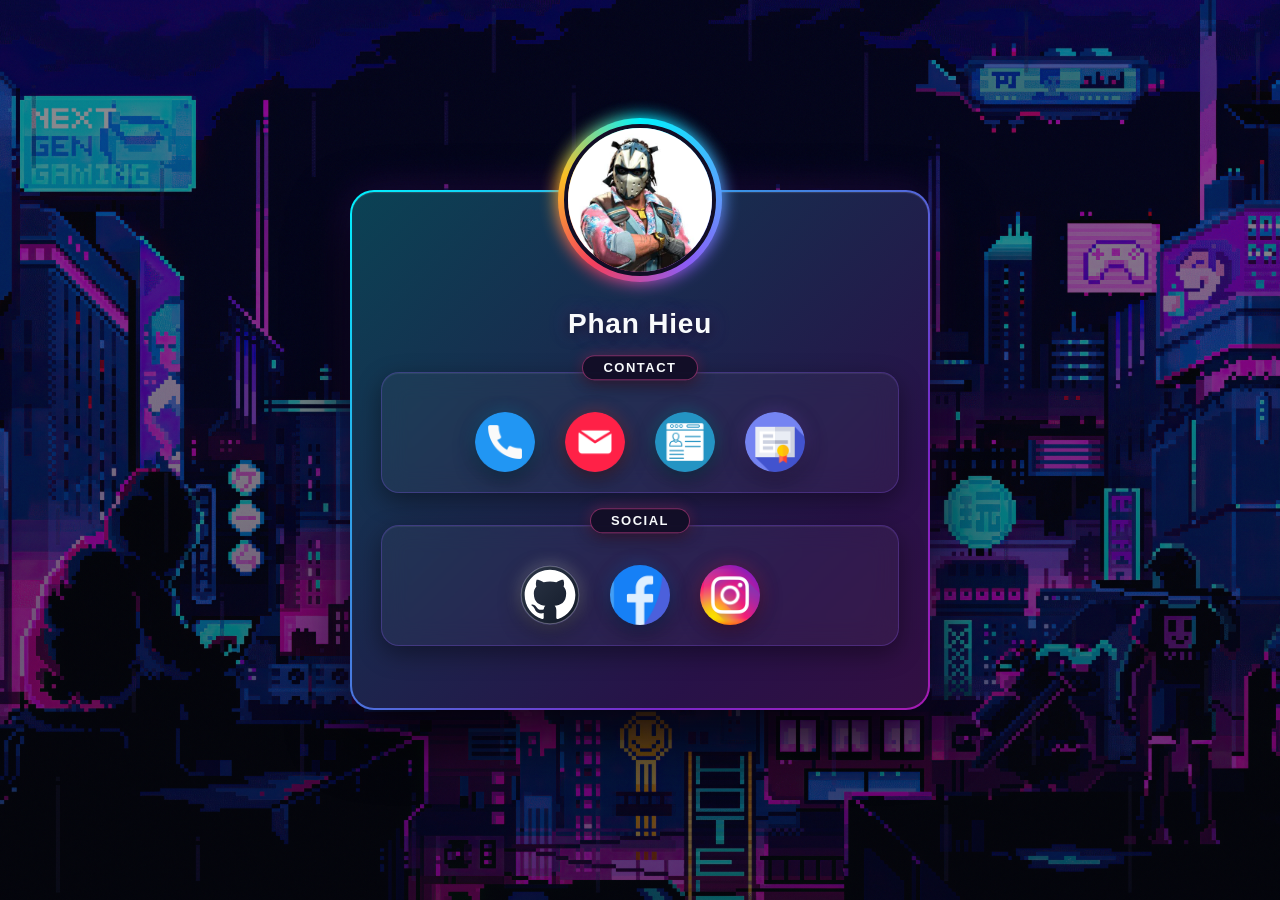
==== index.html @ 010807e7 "about_me" ====
<!DOCTYPE html>
<html lang="vi">

<head>
    <meta charset="UTF-8">
    <meta name="viewport" content="width=device-width, initial-scale=1">
    <title>Phan Hieu</title>
    <meta name="description" content="Personal Bio & Social Links of Phan Hieu">
    <link rel="stylesheet" href="./assets/css/style.css">
    <link href="https://cdn.lineicons.com/3.0/lineicons.css" rel="stylesheet">
    <script src="https://ajax.googleapis.com/ajax/libs/jquery/3.6.0/jquery.min.js"></script>
</head>

<body>
    <div id="main">
        <div class="container">
            <div class="item-1">
                <div class="avatar-box">
                    <img src="./assets/img/ter.jpg" alt="Avatar" class="image">
                </div>
                <div class="text">
                    <h3 class="text-name text-center">Phan Hieu</h3>
                </div>
            </div>

            <div class="item-2 bd">
                <h2 class="heading text-center">Contact</h2>
                <div class="list-item-2">
                    <a href="tel:0867654680" class="social phone" title="Phone: 0867654680">
                        <img src="./assets/img/phone.png" alt="Phone" title="0867654680">
                    </a>
                    <a href="mailto:pch110104@gmail.com" class="social mail" title="Email: pch110104@gmail.com">
                        <img src="./assets/img/gmail.png" alt="Email" title="pch110104@gmail.com">
                    </a>
                    <a href="https://drive.google.com/drive/folders/1qaQt3kiOs_IenzMCfmoC3SKZ2TDXyYCb?hl=vi"
                        target="_blank" rel="noopener noreferrer" class="social cv" title="Curriculum Vitae (CV)">
                        <img src="./assets/img/cv.png" alt="CV" title="Link CV">
                    </a>
                    <a href="https://drive.google.com/drive/folders/1viUL4mtk9aPLmb_479eee8NK9W2XEokW?hl=vi"
                        target="_blank" rel="noopener noreferrer" class="social achieve" title="Achievements">
                        <img src="./assets/img/achieve.png" alt="Achievements" title="Link Achieve">
                    </a>
                </div>
            </div>

            <div class="item-3 bd">
                <h2 class="heading text-center">Social</h2>
                <div class="list-item-2">
                    <a href="https://github.com/PCH1101" target="_blank" rel="noopener noreferrer" class="social github"
                        title="GitHub: PCH1101">
                        <img src="./assets/img/github.svg" alt="Github" title="Github">
                    </a>
                    <a href="https://www.facebook.com/" target="_blank" rel="noopener noreferrer"
                        class="social facebook" title="Facebook">
                        <img src="./assets/img/facebook.png" alt="Facebook" title="Facebook">
                    </a>
                    <a href="https://www.instagram.com/hieu.pc11/" target="_blank" rel="noopener noreferrer"
                        class="social instagram" title="Instagram: @hieu.pc11">
                        <img src="./assets/img/instagram.png" alt="Instagram" title="Instagram">
                    </a>
                </div>
            </div>

        </div>
    </div>
    <script src="./assets/js/main.js"></script>
</body>

</html>
---- assets/css/style.css ----
/* RESET CSS */

* {
    padding: 0;
    margin: 0;
    box-sizing: border-box;
}

html {
    font-family: -apple-system, BlinkMacSystemFont, 'Segoe UI', Roboto, Oxygen, Ubuntu, Cantarell, 'Open Sans', 'Helvetica Neue', sans-serif;
    background: linear-gradient(rgba(5, 7, 18, 0.45), rgba(5, 7, 18, 0.6)),
                url('../img/background.jpg') no-repeat center center fixed,
                #050712;
    background-size: cover;
    background-attachment: fixed;
    min-height: 100vh;
}

body {
    min-height: 100vh;
    display: flex;
    justify-content: center;
    align-items: center;
    color: #f1f5f9;
}

#main {
    width: 100%;
    display: flex;
    justify-content: center;
}

.text-center {
    text-align: center;
}

.container {
    position: relative;
    margin: 60px auto;
    width: 580px;
    min-height: 520px;
    max-width: calc(100% - 32px);
    border-radius: 24px;
    background-color: rgba(14, 11, 31, 0.76);
    border: 2px solid transparent;
    background-image: linear-gradient(rgba(14, 11, 31, 0.76), rgba(14, 11, 31, 0.76)), 
                      linear-gradient(135deg, #00f2fe, #7928ca, #ff0080, #f59e0b, #00f2fe);
    background-origin: border-box;
    background-clip: padding-box, border-box;
    background-size: 100% 100%, 300% 300%;
    animation: borderGradientShift 8s ease infinite;
    backdrop-filter: blur(18px) saturate(180%);
    -webkit-backdrop-filter: blur(18px) saturate(180%);
    box-shadow: 0 25px 60px rgba(0, 0, 0, 0.85), 
                0 0 40px rgba(121, 40, 202, 0.25),
                inset 0 1px 1px rgba(255, 255, 255, 0.12);
    padding-bottom: 24px;
}

@keyframes borderGradientShift {
    0% {
        background-position: 0% 0%, 0% 50%;
    }
    50% {
        background-position: 0% 0%, 100% 50%;
    }
    100% {
        background-position: 0% 0%, 0% 50%;
    }
}

/* Dope Avatar Frame with Rotating Cyber Neon Ring */
.avatar-box {
    position: relative;
    width: 158px;
    height: 158px;
    margin: 0 auto;
    transform: translateY(-45%);
    display: flex;
    justify-content: center;
    align-items: center;
}

.avatar-box::before {
    content: '';
    position: absolute;
    inset: -5px;
    border-radius: 50%;
    background: conic-gradient(from 0deg, #00f2fe, #4facfe, #8b5cf6, #f43f5e, #fbbf24, #00f2fe);
    animation: rotateAvatarRing 3.5s linear infinite;
    filter: blur(8px);
    opacity: 0.95;
}

.avatar-box::after {
    content: '';
    position: absolute;
    inset: -3px;
    border-radius: 50%;
    background: conic-gradient(from 0deg, #00f2fe, #4facfe, #8b5cf6, #f43f5e, #fbbf24, #00f2fe);
    animation: rotateAvatarRing 3.5s linear infinite;
}

.avatar-box .image {
    position: relative;
    width: 152px;
    height: 152px;
    object-fit: cover;
    border-radius: 50%;
    border: 4px solid #120e26;
    z-index: 2;
    display: block;
    transform: none;
    transition: transform 0.4s cubic-bezier(0.34, 1.56, 0.64, 1);
}

.avatar-box:hover .image {
    transform: scale(1.05);
}

.avatar-box:hover::before {
    filter: blur(14px);
    opacity: 1;
}

@keyframes rotateAvatarRing {
    0% {
        transform: rotate(0deg);
    }
    100% {
        transform: rotate(360deg);
    }
}

.item-1 .text {
    margin-top: -42px;
    margin-bottom: 28px;
}

.item-1 .text .text-name {
    font-size: 28px;
    font-weight: 700;
    color: #f8fafc;
    letter-spacing: 0.8px;
    text-shadow: 0 2px 14px rgba(0, 0, 0, 0.8), 0 0 20px rgba(168, 85, 247, 0.4);
}

.bd {
    margin: 0 auto;
    margin-top: 32px;
    margin-bottom: 24px;
    width: 90%;
    border: 1px solid rgba(139, 92, 246, 0.28);
    background: rgba(255, 255, 255, 0.04);
    backdrop-filter: blur(12px);
    border-radius: 18px;
    position: relative;
    padding: 16px 8px 12px;
    box-shadow: inset 0 1px 1px rgba(255, 255, 255, 0.08), 0 8px 25px rgba(0, 0, 0, 0.4);
    transition: border-color 0.3s ease, box-shadow 0.3s ease;
}

.bd:hover {
    border-color: rgba(236, 72, 153, 0.55);
    box-shadow: inset 0 1px 1px rgba(255, 255, 255, 0.15), 0 12px 30px rgba(0, 0, 0, 0.5), 0 0 20px rgba(236, 72, 153, 0.25);
}

.heading {
    margin: 0 auto;
    padding: 4px 20px;
    width: max-content;
    font-size: 13px;
    font-weight: 700;
    text-transform: uppercase;
    letter-spacing: 1.5px;
    transform: translateY(-135%);
    color: #f8fafc;
    background: rgba(18, 14, 38, 0.96);
    border: 1px solid rgba(236, 72, 153, 0.5);
    border-radius: 20px;
    display: block;
    box-shadow: 0 4px 15px rgba(0, 0, 0, 0.6), 0 0 14px rgba(236, 72, 153, 0.35);
}

.list-item-2 {
    margin: 0 auto;
    margin-top: -6px;
    margin-bottom: 4px;
    display: flex;
    justify-content: center;
    align-items: center;
    flex-wrap: wrap;
    gap: 14px;
}

.social {
    display: inline-flex;
    text-decoration: none;
}

.social img {
    margin: 4px 8px;
    width: 60px;
    height: 60px;
    border-radius: 50%;
    background: rgba(255, 255, 255, 0.05);
    box-shadow: 0 6px 20px rgba(0, 0, 0, 0.5), 0 0 15px rgba(255, 255, 255, 0.03);
    transition: transform 0.3s cubic-bezier(0.34, 1.56, 0.64, 1), box-shadow 0.3s ease;
}

/* Individual Glowing Effects for Each Icon */
/* 1. Phone - Cyan Blue Glow */
.social.phone img {
    box-shadow: 0 6px 20px rgba(0, 0, 0, 0.5), 0 0 16px rgba(14, 165, 233, 0.3);
}
.social.phone img:hover {
    transform: translateY(-4px) scale(1.18);
    box-shadow: 0 12px 28px rgba(0, 0, 0, 0.7), 0 0 30px rgba(14, 165, 233, 0.9);
}

/* 2. Mail (Gmail) - Crimson Red Glow */
.social.mail img {
    box-shadow: 0 6px 20px rgba(0, 0, 0, 0.5), 0 0 16px rgba(239, 68, 68, 0.35);
}
.social.mail img:hover {
    transform: translateY(-4px) scale(1.18);
    box-shadow: 0 12px 28px rgba(0, 0, 0, 0.7), 0 0 30px rgba(239, 68, 68, 0.95);
}

/* 3. CV - Teal / Aqua Glow */
.social.cv img {
    box-shadow: 0 6px 20px rgba(0, 0, 0, 0.5), 0 0 16px rgba(6, 182, 212, 0.35);
}
.social.cv img:hover {
    transform: translateY(-4px) scale(1.18);
    box-shadow: 0 12px 28px rgba(0, 0, 0, 0.7), 0 0 30px rgba(6, 182, 212, 0.9);
}

/* 4. Achieve - Purple Violet Glow */
.social.achieve img {
    box-shadow: 0 6px 20px rgba(0, 0, 0, 0.5), 0 0 16px rgba(139, 92, 246, 0.35);
}
.social.achieve img:hover {
    transform: translateY(-4px) scale(1.18);
    box-shadow: 0 12px 28px rgba(0, 0, 0, 0.7), 0 0 30px rgba(139, 92, 246, 0.95);
}

/* 5. GitHub - Silver / Electric White Glow */
.social.github img {
    box-shadow: 0 6px 20px rgba(0, 0, 0, 0.5), 0 0 16px rgba(255, 255, 255, 0.3);
}
.social.github img:hover {
    transform: translateY(-4px) scale(1.18);
    box-shadow: 0 12px 28px rgba(0, 0, 0, 0.7), 0 0 30px rgba(255, 255, 255, 0.9);
}

/* 6. Facebook - Royal Blue Glow */
.social.facebook img {
    box-shadow: 0 6px 20px rgba(0, 0, 0, 0.5), 0 0 16px rgba(24, 119, 242, 0.35);
}
.social.facebook img:hover {
    transform: translateY(-4px) scale(1.18);
    box-shadow: 0 12px 28px rgba(0, 0, 0, 0.7), 0 0 30px rgba(24, 119, 242, 0.95);
}

/* 7. Instagram - Sunset Magenta / Neon Pink Glow */
.social.instagram img {
    box-shadow: 0 6px 20px rgba(0, 0, 0, 0.5), 0 0 18px rgba(225, 48, 108, 0.35);
}
.social.instagram img:hover {
    transform: translateY(-4px) scale(1.18);
    box-shadow: 0 12px 28px rgba(0, 0, 0, 0.7), 0 0 32px rgba(225, 48, 108, 0.95);
}

.footer {
    position: relative;
    margin-top: 36px;
    margin-bottom: 8px;
    text-align: center;
    color: #64748b;
    font-size: 14px;
    font-weight: 500;
    letter-spacing: 0.5px;
}
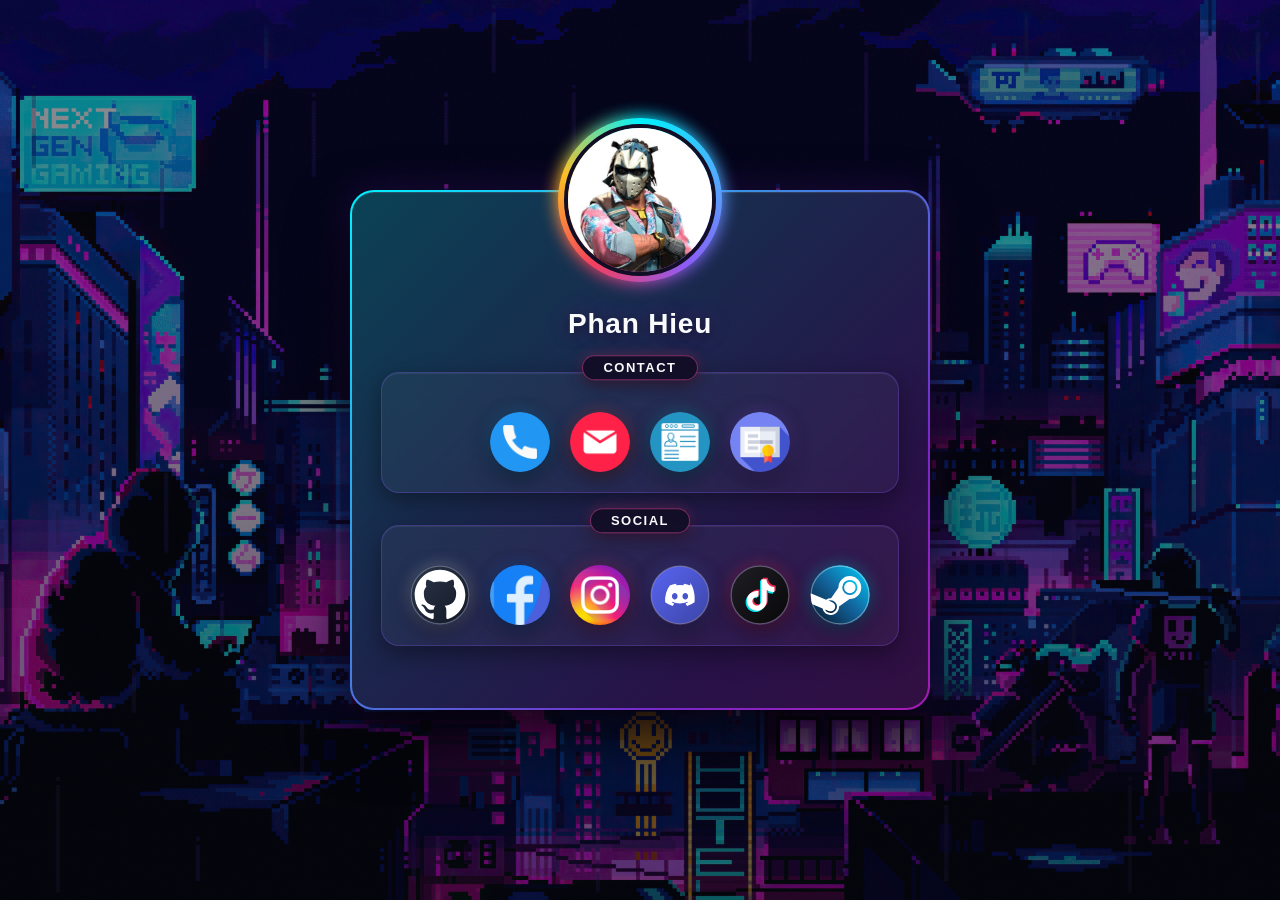
==== commit 59dc44e7: "update_bio" ====
--- a/index.html
+++ b/index.html
@@ -50,13 +50,25 @@
                         title="GitHub: PCH1101">
                         <img src="./assets/img/github.svg" alt="Github" title="Github">
                     </a>
-                    <a href="https://www.facebook.com/" target="_blank" rel="noopener noreferrer"
-                        class="social facebook" title="Facebook">
+                    <a href="https://www.facebook.com/hieu.phancong.395/" target="_blank" rel="noopener noreferrer"
+                        class="social facebook" title="Facebook: hieu.phancong.395">
                         <img src="./assets/img/facebook.png" alt="Facebook" title="Facebook">
                     </a>
                     <a href="https://www.instagram.com/hieu.pc11/" target="_blank" rel="noopener noreferrer"
                         class="social instagram" title="Instagram: @hieu.pc11">
                         <img src="./assets/img/instagram.png" alt="Instagram" title="Instagram">
+                    </a>
+                    <a href="https://discord.com/users/424830718368284673" target="_blank" rel="noopener noreferrer"
+                        class="social discord" title="Discord">
+                        <img src="./assets/img/discord.svg" alt="Discord" title="Discord">
+                    </a>
+                    <a href="https://www.tiktok.com/@hieu_pc11" target="_blank" rel="noopener noreferrer"
+                        class="social tiktok" title="TikTok: @hieu_pc11">
+                        <img src="./assets/img/tiktok.svg" alt="TikTok" title="TikTok">
+                    </a>
+                    <a href="https://steamcommunity.com/profiles/76561199075785086/" target="_blank" rel="noopener noreferrer"
+                        class="social steam" title="Steam">
+                        <img src="./assets/img/steam.svg" alt="Steam" title="Steam">
                     </a>
                 </div>
             </div>
--- a/assets/css/style.css
+++ b/assets/css/style.css
@@ -14,14 +14,19 @@
     background-size: cover;
     background-attachment: fixed;
     min-height: 100vh;
+    min-height: 100dvh;
+    overflow-x: hidden;
 }
 
 body {
     min-height: 100vh;
+    min-height: 100dvh;
     display: flex;
     justify-content: center;
     align-items: center;
     color: #f1f5f9;
+    overflow-x: hidden;
+    padding: env(safe-area-inset-top, 0px) env(safe-area-inset-right, 0px) env(safe-area-inset-bottom, 0px) env(safe-area-inset-left, 0px);
 }
 
 #main {
@@ -190,7 +195,7 @@
     justify-content: center;
     align-items: center;
     flex-wrap: wrap;
-    gap: 14px;
+    gap: 12px;
 }
 
 .social {
@@ -199,7 +204,7 @@
 }
 
 .social img {
-    margin: 4px 8px;
+    margin: 4px;
     width: 60px;
     height: 60px;
     border-radius: 50%;
@@ -270,6 +275,33 @@
 .social.instagram img:hover {
     transform: translateY(-4px) scale(1.18);
     box-shadow: 0 12px 28px rgba(0, 0, 0, 0.7), 0 0 32px rgba(225, 48, 108, 0.95);
+}
+
+/* 8. Discord - Blurple Glow */
+.social.discord img {
+    box-shadow: 0 6px 20px rgba(0, 0, 0, 0.5), 0 0 16px rgba(88, 101, 242, 0.35);
+}
+.social.discord img:hover {
+    transform: translateY(-4px) scale(1.18);
+    box-shadow: 0 12px 28px rgba(0, 0, 0, 0.7), 0 0 32px rgba(88, 101, 242, 0.95);
+}
+
+/* 9. TikTok - Cyber Cyan & Neon Pink Glow */
+.social.tiktok img {
+    box-shadow: 0 6px 20px rgba(0, 0, 0, 0.5), 0 0 16px rgba(254, 44, 85, 0.35);
+}
+.social.tiktok img:hover {
+    transform: translateY(-4px) scale(1.18);
+    box-shadow: 0 12px 28px rgba(0, 0, 0, 0.7), 0 0 28px rgba(254, 44, 85, 0.9), 0 0 36px rgba(0, 242, 254, 0.65);
+}
+
+/* 10. Steam - Modern Electric Cyan & Neon Blue Glow */
+.social.steam img {
+    box-shadow: 0 6px 20px rgba(0, 0, 0, 0.5), 0 0 16px rgba(0, 210, 255, 0.4);
+}
+.social.steam img:hover {
+    transform: translateY(-4px) scale(1.18);
+    box-shadow: 0 12px 28px rgba(0, 0, 0, 0.7), 0 0 32px rgba(0, 210, 255, 0.95), 0 0 45px rgba(18, 99, 155, 0.6);
 }
 
 .footer {
@@ -281,4 +313,205 @@
     font-size: 14px;
     font-weight: 500;
     letter-spacing: 0.5px;
+}
+
+/* =========================================
+   RESPONSIVE DESIGN FOR MOBILE & TABLETS
+   ========================================= */
+
+/* Tablets & Mobile Phones (screen width <= 640px) */
+@media (max-width: 640px) {
+    html {
+        /* Prevents iOS Safari background zoom & stutter */
+        background-attachment: scroll;
+    }
+
+    body {
+        align-items: flex-start;
+        padding-top: 36px;
+        padding-bottom: max(24px, env(safe-area-inset-bottom, 24px));
+    }
+
+    .container {
+        margin: 40px auto 16px;
+        width: 92%;
+        max-width: 440px;
+        min-height: auto;
+        border-radius: 22px;
+        padding-bottom: 20px;
+    }
+
+    /* Proportional avatar size on mobile */
+    .avatar-box {
+        width: 132px;
+        height: 132px;
+        transform: translateY(-42%);
+    }
+
+    .avatar-box .image {
+        width: 124px;
+        height: 124px;
+        border-width: 3.5px;
+    }
+
+    .avatar-box::before,
+    .avatar-box::after {
+        inset: -4px;
+    }
+
+    .item-1 .text {
+        margin-top: -34px;
+        margin-bottom: 20px;
+    }
+
+    .item-1 .text .text-name {
+        font-size: 24px;
+        letter-spacing: 0.5px;
+    }
+
+    /* Section blocks */
+    .bd {
+        width: 92%;
+        margin-top: 26px;
+        margin-bottom: 18px;
+        padding: 16px 8px 12px;
+        border-radius: 16px;
+    }
+
+    .heading {
+        font-size: 11px;
+        padding: 3px 16px;
+        letter-spacing: 1.2px;
+        transform: translateY(-130%);
+    }
+
+    /* Balanced Icon Sizing on Mobile */
+    .list-item-2 {
+        gap: 12px;
+        margin-top: -4px;
+        margin-bottom: 2px;
+    }
+
+    .social {
+        -webkit-tap-highlight-color: transparent;
+        user-select: none;
+        -webkit-user-select: none;
+    }
+
+    .social img {
+        margin: 2px;
+        width: 52px;
+        height: 52px;
+    }
+
+    /* Contact: 4 icons in a neat single row */
+    .item-2 .list-item-2 {
+        display: flex;
+        justify-content: center;
+        flex-wrap: nowrap;
+        gap: 12px;
+    }
+
+    /* Social: 6 icons in a symmetrical 3x2 grid */
+    .item-3 .list-item-2 {
+        display: grid;
+        grid-template-columns: repeat(3, auto);
+        justify-content: center;
+        gap: 12px 14px;
+    }
+}
+
+/* Extra small mobile screens (iPhone SE, Galaxy Fold, screen width <= 380px) */
+@media (max-width: 380px) {
+    body {
+        padding-top: 28px;
+    }
+
+    .container {
+        margin: 32px auto 14px;
+        width: 94%;
+        border-radius: 18px;
+        padding-bottom: 16px;
+    }
+
+    .avatar-box {
+        width: 116px;
+        height: 116px;
+        transform: translateY(-40%);
+    }
+
+    .avatar-box .image {
+        width: 110px;
+        height: 110px;
+        border-width: 3px;
+    }
+
+    .item-1 .text {
+        margin-top: -30px;
+        margin-bottom: 16px;
+    }
+
+    .item-1 .text .text-name {
+        font-size: 21px;
+    }
+
+    .bd {
+        width: 94%;
+        margin-top: 22px;
+        margin-bottom: 14px;
+        padding: 14px 4px 10px;
+    }
+
+    .social img {
+        margin: 1px;
+        width: 46px;
+        height: 46px;
+    }
+
+    .item-2 .list-item-2 {
+        gap: 8px;
+    }
+
+    .item-3 .list-item-2 {
+        gap: 10px 10px;
+    }
+}
+
+/* Mobile & Touch Devices: Instant tactile feedback upon tap */
+@media (hover: none) and (pointer: coarse) {
+    .social:active img {
+        transform: scale(0.92) !important;
+        transition: transform 0.1s cubic-bezier(0.4, 0, 0.2, 1) !important;
+    }
+
+    .social:active.phone img {
+        box-shadow: 0 8px 24px rgba(0, 0, 0, 0.7), 0 0 24px rgba(14, 165, 233, 0.85);
+    }
+    .social:active.mail img {
+        box-shadow: 0 8px 24px rgba(0, 0, 0, 0.7), 0 0 24px rgba(239, 68, 68, 0.85);
+    }
+    .social:active.cv img {
+        box-shadow: 0 8px 24px rgba(0, 0, 0, 0.7), 0 0 24px rgba(6, 182, 212, 0.85);
+    }
+    .social:active.achieve img {
+        box-shadow: 0 8px 24px rgba(0, 0, 0, 0.7), 0 0 24px rgba(139, 92, 246, 0.85);
+    }
+    .social:active.github img {
+        box-shadow: 0 8px 24px rgba(0, 0, 0, 0.7), 0 0 24px rgba(255, 255, 255, 0.85);
+    }
+    .social:active.facebook img {
+        box-shadow: 0 8px 24px rgba(0, 0, 0, 0.7), 0 0 24px rgba(24, 119, 242, 0.85);
+    }
+    .social:active.instagram img {
+        box-shadow: 0 8px 24px rgba(0, 0, 0, 0.7), 0 0 24px rgba(225, 48, 108, 0.85);
+    }
+    .social:active.discord img {
+        box-shadow: 0 8px 24px rgba(0, 0, 0, 0.7), 0 0 24px rgba(88, 101, 242, 0.85);
+    }
+    .social:active.tiktok img {
+        box-shadow: 0 8px 24px rgba(0, 0, 0, 0.7), 0 0 24px rgba(254, 44, 85, 0.85), 0 0 30px rgba(0, 242, 254, 0.5);
+    }
+    .social:active.steam img {
+        box-shadow: 0 8px 24px rgba(0, 0, 0, 0.7), 0 0 24px rgba(0, 210, 255, 0.85), 0 0 32px rgba(18, 99, 155, 0.5);
+    }
 }
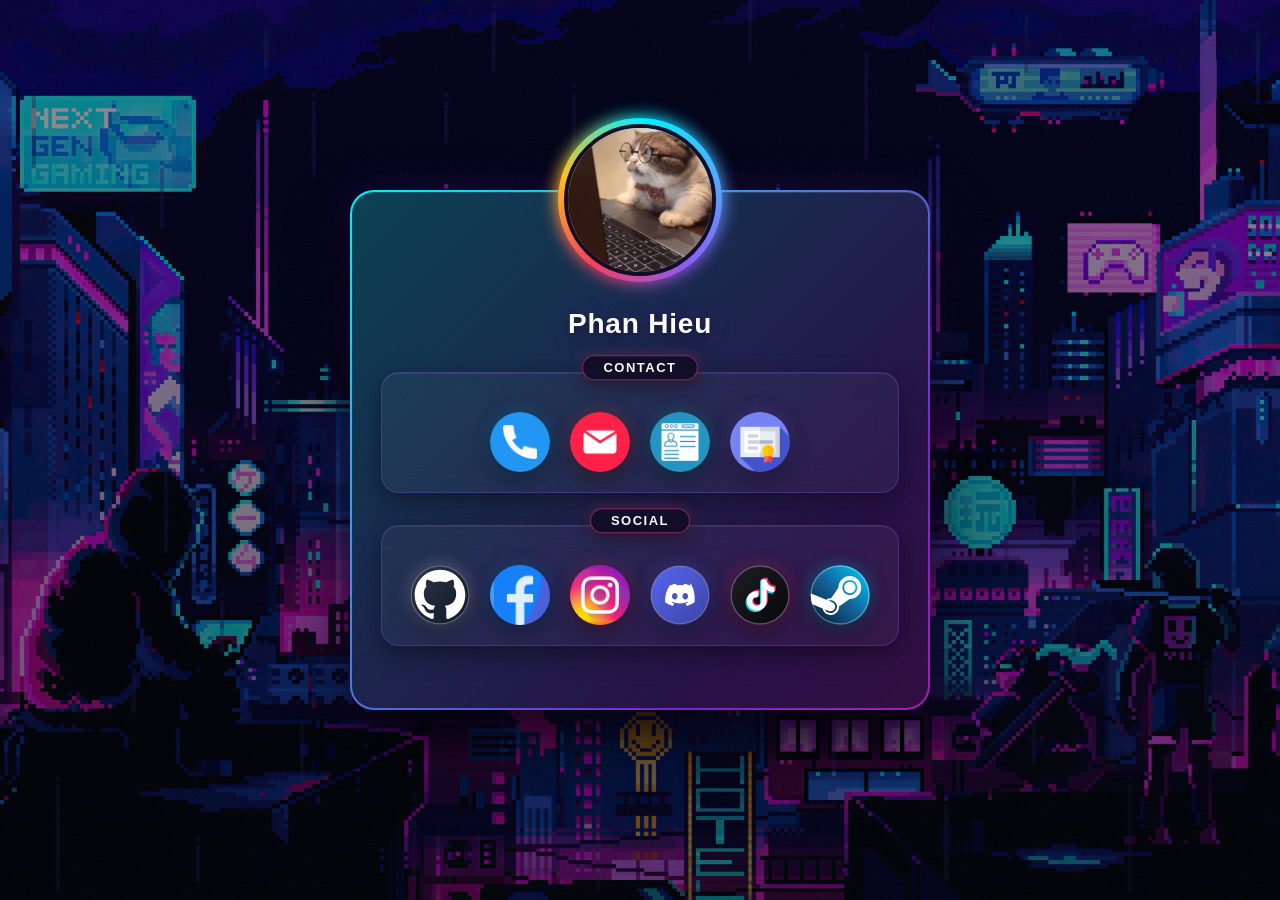
==== commit d5afb6b1: "fix_cuoi" ====
--- a/index.html
+++ b/index.html
@@ -16,7 +16,7 @@
         <div class="container">
             <div class="item-1">
                 <div class="avatar-box">
-                    <img src="./assets/img/ter.jpg" alt="Avatar" class="image">
+                    <img src="./assets/img/cat.gif" alt="Avatar" class="image">
                 </div>
                 <div class="text">
                     <h3 class="text-name text-center">Phan Hieu</h3>
--- a/assets/css/style.css
+++ b/assets/css/style.css
@@ -214,94 +214,295 @@
 }
 
 /* Individual Glowing Effects for Each Icon */
-/* 1. Phone - Cyan Blue Glow */
+/* 1. Phone - Cyan Blue Wobble & Incoming Call Glow */
 .social.phone img {
-    box-shadow: 0 6px 20px rgba(0, 0, 0, 0.5), 0 0 16px rgba(14, 165, 233, 0.3);
-}
-.social.phone img:hover {
-    transform: translateY(-4px) scale(1.18);
-    box-shadow: 0 12px 28px rgba(0, 0, 0, 0.7), 0 0 30px rgba(14, 165, 233, 0.9);
-}
-
-/* 2. Mail (Gmail) - Crimson Red Glow */
+    box-shadow: 0 6px 20px rgba(0, 0, 0, 0.5), 0 0 16px rgba(14, 165, 233, 0.35);
+    animation: phoneAmbient 4s ease-in-out infinite;
+    transition: transform 0.3s cubic-bezier(0.34, 1.56, 0.64, 1), box-shadow 0.3s ease;
+}
+.social.phone:hover img {
+    animation: phoneRing 0.7s cubic-bezier(0.36, 0.07, 0.19, 0.97) infinite;
+    box-shadow: 0 14px 32px rgba(0, 0, 0, 0.75), 0 0 32px rgba(14, 165, 233, 1), 0 0 55px rgba(6, 182, 212, 0.6);
+}
+
+@keyframes phoneAmbient {
+    0%, 100% { box-shadow: 0 6px 20px rgba(0, 0, 0, 0.5), 0 0 14px rgba(14, 165, 233, 0.3); }
+    50% { box-shadow: 0 6px 22px rgba(0, 0, 0, 0.5), 0 0 22px rgba(14, 165, 233, 0.6); }
+}
+
+@keyframes phoneRing {
+    0%, 100% { transform: translateY(-5px) scale(1.18) rotate(0deg); }
+    15% { transform: translateY(-7px) scale(1.22) rotate(-14deg); }
+    30% { transform: translateY(-7px) scale(1.22) rotate(14deg); }
+    45% { transform: translateY(-7px) scale(1.22) rotate(-10deg); }
+    60% { transform: translateY(-7px) scale(1.22) rotate(10deg); }
+    75% { transform: translateY(-6px) scale(1.2) rotate(-4deg); }
+}
+
+/* 2. Mail (Gmail) - Crimson Bounce & Notification Heartbeat */
 .social.mail img {
     box-shadow: 0 6px 20px rgba(0, 0, 0, 0.5), 0 0 16px rgba(239, 68, 68, 0.35);
-}
-.social.mail img:hover {
-    transform: translateY(-4px) scale(1.18);
-    box-shadow: 0 12px 28px rgba(0, 0, 0, 0.7), 0 0 30px rgba(239, 68, 68, 0.95);
-}
-
-/* 3. CV - Teal / Aqua Glow */
+    animation: mailAmbient 3.8s ease-in-out infinite;
+    transition: transform 0.3s cubic-bezier(0.34, 1.56, 0.64, 1), box-shadow 0.3s ease;
+}
+.social.mail:hover img {
+    animation: mailHeartbeat 0.9s cubic-bezier(0.34, 1.56, 0.64, 1) infinite;
+    box-shadow: 0 14px 32px rgba(0, 0, 0, 0.75), 0 0 34px rgba(239, 68, 68, 1), 0 0 60px rgba(244, 63, 94, 0.65);
+}
+
+@keyframes mailAmbient {
+    0%, 100% { box-shadow: 0 6px 20px rgba(0, 0, 0, 0.5), 0 0 14px rgba(239, 68, 68, 0.3); }
+    50% { box-shadow: 0 6px 22px rgba(0, 0, 0, 0.5), 0 0 22px rgba(239, 68, 68, 0.6); }
+}
+
+@keyframes mailHeartbeat {
+    0% { transform: translateY(-5px) scale(1.18); }
+    25% { transform: translateY(-9px) scale(1.24); }
+    50% { transform: translateY(-6px) scale(1.17); }
+    75% { transform: translateY(-8px) scale(1.22); }
+    100% { transform: translateY(-5px) scale(1.18); }
+}
+
+/* 3. CV - Teal Floating Inspect & Hologram Pulse */
 .social.cv img {
     box-shadow: 0 6px 20px rgba(0, 0, 0, 0.5), 0 0 16px rgba(6, 182, 212, 0.35);
-}
-.social.cv img:hover {
-    transform: translateY(-4px) scale(1.18);
-    box-shadow: 0 12px 28px rgba(0, 0, 0, 0.7), 0 0 30px rgba(6, 182, 212, 0.9);
-}
-
-/* 4. Achieve - Purple Violet Glow */
+    animation: cvAmbient 4.2s ease-in-out infinite;
+    transition: transform 0.35s cubic-bezier(0.34, 1.56, 0.64, 1), box-shadow 0.35s ease;
+}
+.social.cv:hover img {
+    animation: cvFloat 1.4s ease-in-out infinite alternate;
+    box-shadow: 0 14px 32px rgba(0, 0, 0, 0.75), 0 0 32px rgba(6, 182, 212, 1), 0 0 55px rgba(20, 184, 166, 0.6);
+}
+
+@keyframes cvAmbient {
+    0%, 100% { box-shadow: 0 6px 20px rgba(0, 0, 0, 0.5), 0 0 14px rgba(6, 182, 212, 0.3); }
+    50% { box-shadow: 0 6px 22px rgba(0, 0, 0, 0.5), 0 0 22px rgba(6, 182, 212, 0.6); }
+}
+
+@keyframes cvFloat {
+    0% { transform: translateY(-5px) scale(1.18) rotate(0deg); }
+    50% { transform: translateY(-9px) scale(1.22) rotate(-6deg); }
+    100% { transform: translateY(-6px) scale(1.2) rotate(4deg); }
+}
+
+/* 4. Achieve - Violet Trophy Shimmer & Victory Sway */
 .social.achieve img {
     box-shadow: 0 6px 20px rgba(0, 0, 0, 0.5), 0 0 16px rgba(139, 92, 246, 0.35);
-}
-.social.achieve img:hover {
-    transform: translateY(-4px) scale(1.18);
-    box-shadow: 0 12px 28px rgba(0, 0, 0, 0.7), 0 0 30px rgba(139, 92, 246, 0.95);
-}
-
-/* 5. GitHub - Silver / Electric White Glow */
+    animation: achieveAmbient 3.6s ease-in-out infinite;
+    transition: transform 0.35s cubic-bezier(0.34, 1.56, 0.64, 1), box-shadow 0.35s ease;
+}
+.social.achieve:hover img {
+    animation: achieveVictory 1s cubic-bezier(0.34, 1.56, 0.64, 1) infinite;
+    box-shadow: 0 14px 32px rgba(0, 0, 0, 0.75), 0 0 35px rgba(139, 92, 246, 1), 0 0 60px rgba(245, 158, 11, 0.5);
+}
+
+@keyframes achieveAmbient {
+    0%, 100% { box-shadow: 0 6px 20px rgba(0, 0, 0, 0.5), 0 0 14px rgba(139, 92, 246, 0.3); }
+    50% { box-shadow: 0 6px 22px rgba(0, 0, 0, 0.5), 0 0 24px rgba(139, 92, 246, 0.65); }
+}
+
+@keyframes achieveVictory {
+    0%, 100% { transform: translateY(-5px) scale(1.18) rotate(0deg); }
+    25% { transform: translateY(-8px) scale(1.22) rotate(8deg); }
+    75% { transform: translateY(-8px) scale(1.22) rotate(-8deg); }
+}
+
+/* 5. GitHub - Cosmic White Swell & Octocat Sway */
 .social.github img {
     box-shadow: 0 6px 20px rgba(0, 0, 0, 0.5), 0 0 16px rgba(255, 255, 255, 0.3);
-}
-.social.github img:hover {
-    transform: translateY(-4px) scale(1.18);
-    box-shadow: 0 12px 28px rgba(0, 0, 0, 0.7), 0 0 30px rgba(255, 255, 255, 0.9);
-}
-
-/* 6. Facebook - Royal Blue Glow */
+    animation: githubAmbient 4.5s ease-in-out infinite;
+    transition: transform 0.35s cubic-bezier(0.34, 1.56, 0.64, 1), box-shadow 0.35s ease;
+}
+.social.github:hover img {
+    animation: githubNod 1s cubic-bezier(0.34, 1.56, 0.64, 1) infinite;
+    box-shadow: 0 14px 34px rgba(0, 0, 0, 0.8), 0 0 35px rgba(255, 255, 255, 0.95), 0 0 60px rgba(148, 163, 184, 0.7);
+}
+
+@keyframes githubAmbient {
+    0%, 100% { box-shadow: 0 6px 20px rgba(0, 0, 0, 0.5), 0 0 14px rgba(255, 255, 255, 0.25); }
+    50% { box-shadow: 0 6px 22px rgba(0, 0, 0, 0.5), 0 0 22px rgba(255, 255, 255, 0.55); }
+}
+
+@keyframes githubNod {
+    0%, 100% { transform: translateY(-5px) scale(1.18) rotate(0deg); }
+    30% { transform: translateY(-8px) scale(1.22) rotate(8deg); }
+    70% { transform: translateY(-7px) scale(1.2) rotate(-8deg); }
+}
+
+/* 6. Facebook - Royal Blue Wave & Thumbs-Up Pulse */
 .social.facebook img {
     box-shadow: 0 6px 20px rgba(0, 0, 0, 0.5), 0 0 16px rgba(24, 119, 242, 0.35);
-}
-.social.facebook img:hover {
-    transform: translateY(-4px) scale(1.18);
-    box-shadow: 0 12px 28px rgba(0, 0, 0, 0.7), 0 0 30px rgba(24, 119, 242, 0.95);
-}
-
-/* 7. Instagram - Sunset Magenta / Neon Pink Glow */
+    animation: fbAmbient 4s ease-in-out infinite;
+    transition: transform 0.35s cubic-bezier(0.34, 1.56, 0.64, 1), box-shadow 0.35s ease;
+}
+.social.facebook:hover img {
+    animation: facebookWave 0.9s cubic-bezier(0.34, 1.56, 0.64, 1) infinite;
+    box-shadow: 0 14px 32px rgba(0, 0, 0, 0.75), 0 0 35px rgba(24, 119, 242, 1), 0 0 60px rgba(96, 165, 250, 0.6);
+}
+
+@keyframes fbAmbient {
+    0%, 100% { box-shadow: 0 6px 20px rgba(0, 0, 0, 0.5), 0 0 14px rgba(24, 119, 242, 0.3); }
+    50% { box-shadow: 0 6px 22px rgba(0, 0, 0, 0.5), 0 0 22px rgba(24, 119, 242, 0.6); }
+}
+
+@keyframes facebookWave {
+    0%, 100% { transform: translateY(-5px) scale(1.18) rotate(0deg); }
+    35% { transform: translateY(-8px) scale(1.22) rotate(10deg); }
+    70% { transform: translateY(-6px) scale(1.2) rotate(-6deg); }
+}
+
+/* 7. Instagram - Sunset Magenta Flash & Story Spin */
 .social.instagram img {
     box-shadow: 0 6px 20px rgba(0, 0, 0, 0.5), 0 0 18px rgba(225, 48, 108, 0.35);
-}
-.social.instagram img:hover {
-    transform: translateY(-4px) scale(1.18);
-    box-shadow: 0 12px 28px rgba(0, 0, 0, 0.7), 0 0 32px rgba(225, 48, 108, 0.95);
-}
-
-/* 8. Discord - Blurple Glow */
+    animation: instaAmbient 3.4s ease-in-out infinite;
+    transition: transform 0.35s cubic-bezier(0.34, 1.56, 0.64, 1), box-shadow 0.35s ease;
+}
+.social.instagram:hover img {
+    animation: instaCamera 0.85s cubic-bezier(0.34, 1.56, 0.64, 1) infinite alternate;
+    box-shadow: 0 14px 34px rgba(0, 0, 0, 0.75), 
+                0 0 35px rgba(225, 48, 108, 1), 
+                0 0 55px rgba(245, 158, 11, 0.7),
+                0 0 75px rgba(121, 40, 202, 0.5);
+}
+
+@keyframes instaAmbient {
+    0%, 100% { box-shadow: 0 6px 20px rgba(0, 0, 0, 0.5), 0 0 15px rgba(225, 48, 108, 0.35); }
+    50% { box-shadow: 0 6px 22px rgba(0, 0, 0, 0.5), 0 0 24px rgba(245, 158, 11, 0.5); }
+}
+
+@keyframes instaCamera {
+    0% { transform: translateY(-5px) scale(1.18) rotate(0deg); }
+    30% { transform: translateY(-8px) scale(1.22) rotate(-8deg); }
+    70% { transform: translateY(-6px) scale(1.2) rotate(7deg); }
+    100% { transform: translateY(-7px) scale(1.22) rotate(-3deg); }
+}
+
+/* 8. Discord - Gaming Blurple Bounce & Ambient Pulse */
 .social.discord img {
-    box-shadow: 0 6px 20px rgba(0, 0, 0, 0.5), 0 0 16px rgba(88, 101, 242, 0.35);
-}
-.social.discord img:hover {
-    transform: translateY(-4px) scale(1.18);
-    box-shadow: 0 12px 28px rgba(0, 0, 0, 0.7), 0 0 32px rgba(88, 101, 242, 0.95);
-}
-
-/* 9. TikTok - Cyber Cyan & Neon Pink Glow */
+    box-shadow: 0 6px 20px rgba(0, 0, 0, 0.5), 0 0 16px rgba(88, 101, 242, 0.4);
+    animation: discordAmbient 4s ease-in-out infinite;
+    transition: transform 0.35s cubic-bezier(0.34, 1.56, 0.64, 1), box-shadow 0.35s ease;
+}
+.social.discord:hover img {
+    animation: discordDance 0.8s cubic-bezier(0.34, 1.56, 0.64, 1) infinite alternate;
+    box-shadow: 0 14px 32px rgba(0, 0, 0, 0.75), 
+                0 0 32px rgba(88, 101, 242, 0.95), 
+                0 0 55px rgba(121, 40, 202, 0.6);
+}
+
+@keyframes discordAmbient {
+    0%, 100% {
+        box-shadow: 0 6px 20px rgba(0, 0, 0, 0.5), 0 0 14px rgba(88, 101, 242, 0.35);
+    }
+    50% {
+        box-shadow: 0 6px 22px rgba(0, 0, 0, 0.5), 0 0 22px rgba(88, 101, 242, 0.6);
+    }
+}
+
+@keyframes discordDance {
+    0% {
+        transform: translateY(-5px) scale(1.18) rotate(0deg);
+    }
+    30% {
+        transform: translateY(-8px) scale(1.22) rotate(-9deg);
+    }
+    70% {
+        transform: translateY(-7px) scale(1.2) rotate(8deg);
+    }
+    100% {
+        transform: translateY(-6px) scale(1.22) rotate(-3deg);
+    }
+}
+
+/* 9. TikTok - Cyber Glitch & Dual-Chroma Neon Aura */
 .social.tiktok img {
     box-shadow: 0 6px 20px rgba(0, 0, 0, 0.5), 0 0 16px rgba(254, 44, 85, 0.35);
-}
-.social.tiktok img:hover {
-    transform: translateY(-4px) scale(1.18);
-    box-shadow: 0 12px 28px rgba(0, 0, 0, 0.7), 0 0 28px rgba(254, 44, 85, 0.9), 0 0 36px rgba(0, 242, 254, 0.65);
-}
-
-/* 10. Steam - Modern Electric Cyan & Neon Blue Glow */
+    animation: tiktokAmbient 3s ease-in-out infinite;
+    transition: transform 0.3s cubic-bezier(0.34, 1.56, 0.64, 1), box-shadow 0.3s ease, filter 0.2s ease;
+}
+.social.tiktok:hover img {
+    animation: tiktokGlitch 0.6s cubic-bezier(0.25, 0.46, 0.45, 0.94) infinite;
+    box-shadow: 0 14px 32px rgba(0, 0, 0, 0.75), 
+                0 0 30px rgba(254, 44, 85, 0.95), 
+                0 0 45px rgba(0, 242, 254, 0.8),
+                0 0 65px rgba(254, 44, 85, 0.5);
+}
+
+@keyframes tiktokAmbient {
+    0%, 100% {
+        box-shadow: 0 6px 20px rgba(0, 0, 0, 0.5), 0 0 15px rgba(254, 44, 85, 0.35);
+    }
+    50% {
+        box-shadow: 0 6px 22px rgba(0, 0, 0, 0.5), 0 0 20px rgba(0, 242, 254, 0.5);
+    }
+}
+
+@keyframes tiktokGlitch {
+    0% {
+        transform: translateY(-5px) scale(1.18) translate(0);
+        filter: drop-shadow(-2px 0 0 rgba(0, 242, 254, 0.8)) drop-shadow(2px 0 0 rgba(254, 44, 85, 0.8));
+    }
+    20% {
+        transform: translateY(-7px) scale(1.2) translate(-2px, 1px);
+        filter: drop-shadow(3px -1px 0 rgba(0, 242, 254, 0.9)) drop-shadow(-3px 1px 0 rgba(254, 44, 85, 0.9));
+    }
+    40% {
+        transform: translateY(-6px) scale(1.19) translate(2px, -1px);
+        filter: drop-shadow(-3px 1px 0 rgba(0, 242, 254, 0.9)) drop-shadow(3px -1px 0 rgba(254, 44, 85, 0.9));
+    }
+    60% {
+        transform: translateY(-7px) scale(1.21) translate(-1px, 2px);
+        filter: drop-shadow(2px 1px 0 rgba(0, 242, 254, 0.9)) drop-shadow(-2px -1px 0 rgba(254, 44, 85, 0.9));
+    }
+    80% {
+        transform: translateY(-6px) scale(1.2) translate(1px, -1px);
+        filter: drop-shadow(-2px -1px 0 rgba(0, 242, 254, 0.85)) drop-shadow(2px 1px 0 rgba(254, 44, 85, 0.85));
+    }
+    100% {
+        transform: translateY(-5px) scale(1.18) translate(0);
+        filter: drop-shadow(-2px 0 0 rgba(0, 242, 254, 0.8)) drop-shadow(2px 0 0 rgba(254, 44, 85, 0.8));
+    }
+}
+
+/* 10. Steam - Industrial Turbine Spin & Electric Plasma Flare */
 .social.steam img {
     box-shadow: 0 6px 20px rgba(0, 0, 0, 0.5), 0 0 16px rgba(0, 210, 255, 0.4);
-}
-.social.steam img:hover {
-    transform: translateY(-4px) scale(1.18);
-    box-shadow: 0 12px 28px rgba(0, 0, 0, 0.7), 0 0 32px rgba(0, 210, 255, 0.95), 0 0 45px rgba(18, 99, 155, 0.6);
+    animation: steamAmbient 3.5s ease-in-out infinite;
+    transition: transform 0.4s cubic-bezier(0.34, 1.56, 0.64, 1), box-shadow 0.4s ease;
+}
+.social.steam:hover img {
+    animation: steamTurbine 2.5s cubic-bezier(0.4, 0, 0.2, 1) infinite;
+    box-shadow: 0 14px 34px rgba(0, 0, 0, 0.8), 
+                0 0 35px rgba(0, 210, 255, 1), 
+                0 0 55px rgba(18, 99, 155, 0.85),
+                0 0 75px rgba(0, 242, 254, 0.6);
+}
+
+@keyframes steamAmbient {
+    0%, 100% {
+        box-shadow: 0 6px 20px rgba(0, 0, 0, 0.5), 0 0 14px rgba(0, 210, 255, 0.35);
+    }
+    50% {
+        box-shadow: 0 6px 22px rgba(0, 0, 0, 0.5), 0 0 24px rgba(0, 210, 255, 0.65);
+    }
+}
+
+@keyframes steamTurbine {
+    0% {
+        transform: translateY(-5px) scale(1.2) rotate(0deg);
+    }
+    25% {
+        transform: translateY(-8px) scale(1.23) rotate(90deg);
+    }
+    50% {
+        transform: translateY(-6px) scale(1.2) rotate(180deg);
+    }
+    75% {
+        transform: translateY(-8px) scale(1.23) rotate(270deg);
+    }
+    100% {
+        transform: translateY(-5px) scale(1.2) rotate(360deg);
+    }
 }
 
 .footer {
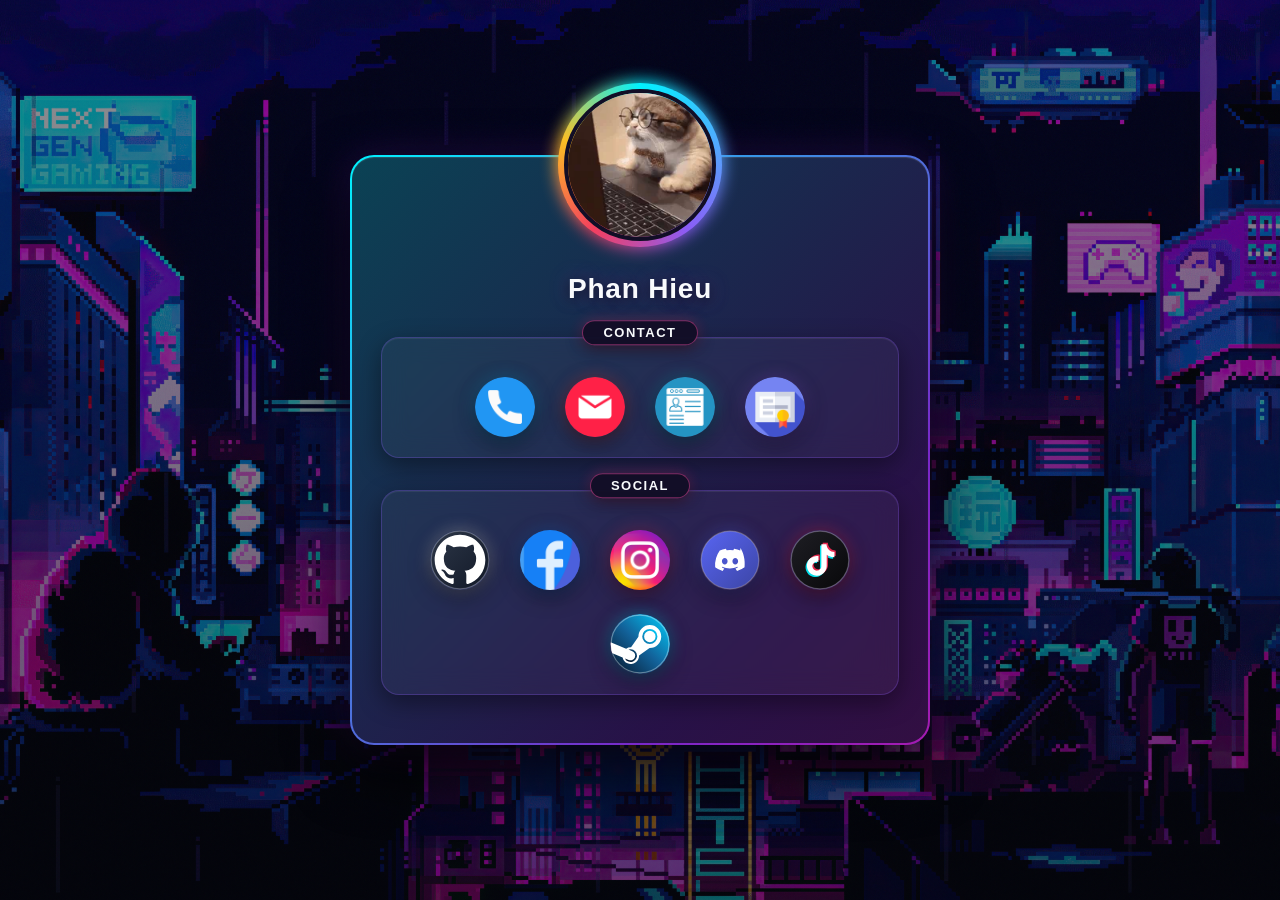
==== commit c1ab83a0: "fix_mobile" ====
--- a/index.html
+++ b/index.html
@@ -16,7 +16,10 @@
         <div class="container">
             <div class="item-1">
                 <div class="avatar-box">
-                    <img src="./assets/img/cat.gif" alt="Avatar" class="image">
+                    <picture>
+                        <source srcset="./assets/img/cat.webp" type="image/webp">
+                        <img src="./assets/img/cat.gif" alt="Avatar" class="image">
+                    </picture>
                 </div>
                 <div class="text">
                     <h3 class="text-name text-center">Phan Hieu</h3>
--- a/assets/css/style.css
+++ b/assets/css/style.css
@@ -106,6 +106,10 @@
     animation: rotateAvatarRing 3.5s linear infinite;
 }
 
+.avatar-box picture {
+    display: contents;
+}
+
 .avatar-box .image {
     position: relative;
     width: 152px;
@@ -195,7 +199,7 @@
     justify-content: center;
     align-items: center;
     flex-wrap: wrap;
-    gap: 12px;
+    gap: 16px 22px;
 }
 
 .social {
@@ -605,20 +609,24 @@
         height: 52px;
     }
 
-    /* Contact: 4 icons in a neat single row */
+    /* Contact: 4 icons in a neat single row with even distribution */
     .item-2 .list-item-2 {
         display: flex;
-        justify-content: center;
+        justify-content: space-evenly;
+        align-items: center;
         flex-wrap: nowrap;
         gap: 12px;
-    }
-
-    /* Social: 6 icons in a symmetrical 3x2 grid */
+        padding: 4px 6px;
+    }
+
+    /* Social: 6 icons evenly distributed across 3 columns with spacious breathing room */
     .item-3 .list-item-2 {
         display: grid;
-        grid-template-columns: repeat(3, auto);
-        justify-content: center;
-        gap: 12px 14px;
+        grid-template-columns: repeat(3, 1fr);
+        justify-items: center;
+        align-items: center;
+        gap: 20px 16px;
+        padding: 8px 12px;
     }
 }
 
@@ -671,10 +679,12 @@
 
     .item-2 .list-item-2 {
         gap: 8px;
+        padding: 2px 4px;
     }
 
     .item-3 .list-item-2 {
-        gap: 10px 10px;
+        gap: 16px 10px;
+        padding: 4px 6px;
     }
 }
 
